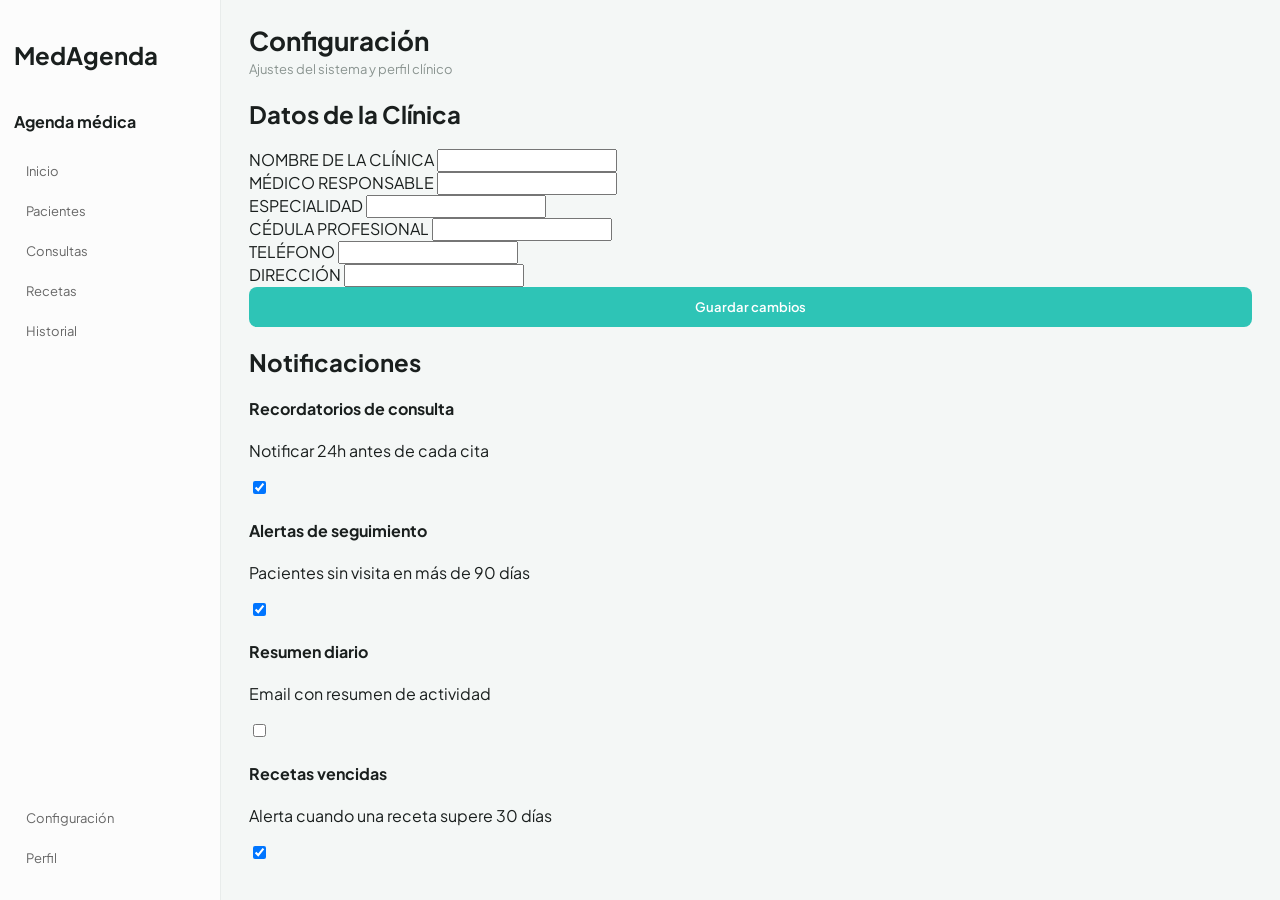
==== configuracion.html @ 9201af7d "Actualizacion3" ====
<!DOCTYPE html>
<html lang="en">
<head>
    <meta charset="UTF-8">
    <meta name="viewport" content="width=device-width, initial-scale=1.0">
    <title>Configuración</title>
    <link rel="stylesheet" href="css/global.css">
</head>
<body>
    <aside class="slider-bar">
        <nav>
            <h2> MedAgenda</h2>
            <h4>Agenda médica</h4>

            <ul class="menu-superior">
                <li><a href="dashboard.html">Inicio</a></li>
                <li><a href="pacientes.html">Pacientes</a></li>
                <li><a href="consultas.html">Consultas</a></li>
                <li><a href="recetas.html">Recetas</a></li>
                <li><a href="historial.html">Historial</a></li>
            </ul>
            <ul class="menu-inferior">
                <li><a href="configuracion.html">Configuración</a></li>
                <li><a href="perfil.html">Perfil</a></li>
            </ul>
        </nav>
    </aside>
    <main class="contenido-principal">
        <header class="header-configuracion">
            <div>
                <h1>Configuración</h1>
                <h3>Ajustes del sistema y perfil clínico</h3>
            </div>
        </header>
        
        <div class="contenedor-dos-columnas">
        
            <section class="tarjeta-formulario">
                <h2>Datos de la Clínica</h2>
                
                <form id="form-configuracion" action="#" method="POST">
                    
                    <div class="grupo-input">
                        <label for="conf-nombre">NOMBRE DE LA CLÍNICA</label>
                        <input type="text" id="conf-nombre" required>
                    </div>

                    <div class="grupo-input">
                        <label for="conf-medico">MÉDICO RESPONSABLE</label>
                        <input type="text" id="conf-medico" required>
                    </div>

                    <div class="grupo-input">
                        <label for="conf-especialidad">ESPECIALIDAD</label>
                        <input type="text" id="conf-especialidad" required>
                    </div>

                    <div class="grupo-input">
                        <label for="conf-cedula">CÉDULA PROFESIONAL</label>
                        <input type="text" id="conf-cedula" required>
                    </div>

                    <div class="grupo-input">
                        <label for="conf-telefono">TELÉFONO</label>
                        <input type="tel" id="conf-telefono" required>
                    </div>

                    <div class="grupo-input">
                        <label for="conf-direccion">DIRECCIÓN</label>
                        <input type="text" id="conf-direccion" required>
                    </div>

                    <button type="submit" class="btn-principal">Guardar cambios</button>
                </form>
            </section>
            
            <section class="tarjeta-formulario">
                <h2>Notificaciones</h2>
                
                <div class="lista-notificaciones">
                                        
                    <div class="item-notificacion">
                        <div class="texto-noti">
                            <h4>Recordatorios de consulta</h4>
                            <p>Notificar 24h antes de cada cita</p>
                        </div>
                        <label class="switch-toggle">
                            <input type="checkbox" checked>
                            <span class="slider-round"></span>
                        </label>
                    </div>
                    
                    <div class="item-notificacion">
                        <div class="texto-noti">
                            <h4>Alertas de seguimiento</h4>
                            <p>Pacientes sin visita en más de 90 días</p>
                        </div>
                        <label class="switch-toggle">
                            <input type="checkbox" checked>
                            <span class="slider-round"></span>
                        </label>
                    </div>
                    
                    <div class="item-notificacion">
                        <div class="texto-noti">
                            <h4>Resumen diario</h4>
                            <p>Email con resumen de actividad</p>
                        </div>

                        <label class="switch-toggle">
                            <input type="checkbox">
                            <span class="slider-round"></span>
                        </label>
                    </div>

                    <div class="item-notificacion">
                        <div class="texto-noti">
                            <h4>Recetas vencidas</h4>
                            <p>Alerta cuando una receta supere 30 días</p>
                        </div>
                        <label class="switch-toggle">
                            <input type="checkbox" checked>
                            <span class="slider-round"></span>
                        </label>
                    </div>

                </div>
            </section>

        </div>
    </main>
</body>
</html>
---- css/global.css ----
@import url('https://fonts.googleapis.com/css2?family=Plus+Jakarta+Sans:wght@400;500;600;700&display=swap');

:root {
    --teal: #2ec4b6;
    --teal-oscuro: #25a99c;
    --teal-suave: #e6f7f5;
    --borde: #e8eceb;
    --texto: #1a1f1e;
    --texto-suave: #8a9490;
    --fondo: #f4f7f6;
}

body {
    margin: 0;
    display: flex;
    height: 100vh;
    background-color: var(--fondo);
    font-family: 'Plus Jakarta Sans', sans-serif;
    color: var(--texto);
}

input, select, textarea, button {
    font-family: inherit;
}

.slider-bar {
    width: 220px;
    background-color: #fcfcfc;
    border-right: 1px solid var(--borde);
}

.slider-bar nav {
    display: flex;
    flex-direction: column;
    height: 100%;
    padding: 20px 14px;
    box-sizing: border-box;
}

.marca {
    display: flex;
    align-items: center;
    gap: 10px;
    padding: 0 12px;
    margin-bottom: 24px;
}

.marca img {
    width: 36px;
    height: 36px;
}

.marca h2 {
    margin: 0;
    font-size: 16px;
}

.marca h4 {
    margin: 2px 0 0 0;
    font-size: 11px;
    font-weight: 400;
    color: var(--texto-suave);
}

.slider-bar ul {
    list-style: none;
    padding: 0;
    margin: 0;
}

.menu-superior{
    flex:1;
}
.menu-inferior {
    margin-top: auto;
}

.slider-bar a {
    display: flex;
    align-items: center;
    gap: 10px;
    padding: 10px 12px;
    margin-bottom: 4px;
    font-size: 13px;
    color: #666;
    text-decoration: none;
    border-radius: 8px;
}

.slider-bar a img {
    width: 16px;
    height: 16px;
}

.slider-bar a:hover,
.slider-bar a.activo {
    color: var(--teal-oscuro);
    background-color: var(--teal-suave);
}

.contenido-principal {
    flex: 1;
    padding: 24px 28px;
    overflow-y: auto;
}

.contenido-principal header h1 {
    margin: 0;
    font-size: 26px;
}

.contenido-principal header h3 {
    margin: 4px 0 22px 0;
    font-size: 13px;
    font-weight: 400;
    color: var(--texto-suave);
}

table {
    width: 100%;
    border-collapse: collapse;
}

th, td {
    padding: 12px 10px;
    text-align: left;
    border-bottom: 1px solid #eef1f0;
    font-size: 13px;
}

th {
    color: var(--texto-suave);
    font-weight: 400;
    font-size: 11px;
}

.btn-principal {
    width: 100%;
    padding: 12px;
    font-size: 13px;
    font-weight: 600;
    color: white;
    background-color: var(--teal);
    border: none;
    border-radius: 8px;
    cursor: pointer;
}

.btn-principal:hover {
    background-color: var(--teal-oscuro);
}

.avatar {
    display: inline-flex;
    align-items: center;
    justify-content: center;
    width: 36px;
    height: 36px;
    margin-right: 10px;
    vertical-align: middle;
    border-radius: 50%;
    font-size: 12px;
    font-weight: 600;
    color: white;
    background-color: var(--teal-oscuro);
}

.etiqueta {
    padding: 3px 10px;
    font-size: 11px;
    border-radius: 999px;
    color: #5a6c68;
    background-color: #eef1f0;
}

.etiqueta.pendiente {
    color: #d6455d;
    background-color: #fde8ec;
}

.etiqueta.completada {
    color: #1f9e8f;
    background-color: #e0f5f2;
}

.celda-paciente .nombre {
    display: inline-block;
    vertical-align: middle;
    font-weight: 600;
}
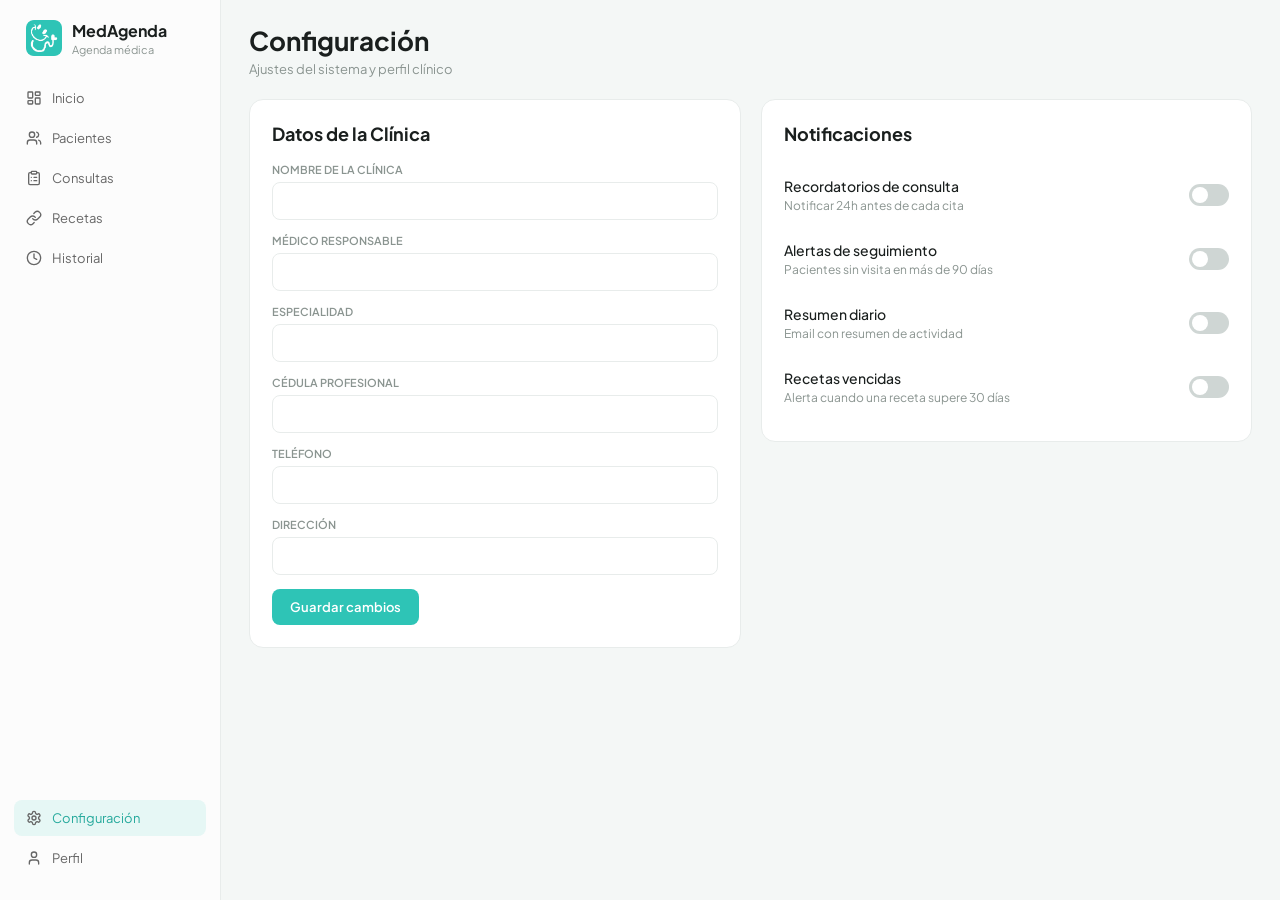
==== commit 0554dd9b: "Add files via upload" ====
--- a/configuracion.html
+++ b/configuracion.html
@@ -1,30 +1,37 @@
 <!DOCTYPE html>
-<html lang="en">
+<html lang="es">
 <head>
     <meta charset="UTF-8">
     <meta name="viewport" content="width=device-width, initial-scale=1.0">
     <title>Configuración</title>
     <link rel="stylesheet" href="css/global.css">
+    <link rel="stylesheet" href="css/configuracion.css">
 </head>
 <body>
     <aside class="slider-bar">
         <nav>
-            <h2> MedAgenda</h2>
-            <h4>Agenda médica</h4>
+            <div class="marca">
+                <img src="img/logo.png" alt="Logo MedAgenda">
+                <div>
+                    <h2>MedAgenda</h2>
+                    <h4>Agenda médica</h4>
+                </div>
+            </div>
 
             <ul class="menu-superior">
-                <li><a href="dashboard.html">Inicio</a></li>
-                <li><a href="pacientes.html">Pacientes</a></li>
-                <li><a href="consultas.html">Consultas</a></li>
-                <li><a href="recetas.html">Recetas</a></li>
-                <li><a href="historial.html">Historial</a></li>
+                <li><a href="dashboard.html"><img src="img/icono-dashboard.svg" alt="">Inicio</a></li>
+                <li><a href="pacientes.html"><img src="img/icono-pacientes.svg" alt="">Pacientes</a></li>
+                <li><a href="consultas.html"><img src="img/icono-consultas.svg" alt="">Consultas</a></li>
+                <li><a href="recetas.html"><img src="img/icono-recetas.svg" alt="">Recetas</a></li>
+                <li><a href="historial.html"><img src="img/icono-historial.svg" alt="">Historial</a></li>
             </ul>
             <ul class="menu-inferior">
-                <li><a href="configuracion.html">Configuración</a></li>
-                <li><a href="perfil.html">Perfil</a></li>
+                <li><a href="configuracion.html" class="activo"><img src="img/icono-configuracion.svg" alt="">Configuración</a></li>
+                <li><a href="perfil.html"><img src="img/icono-perfil.svg" alt="">Perfil</a></li>
             </ul>
         </nav>
     </aside>
+
     <main class="contenido-principal">
         <header class="header-configuracion">
             <div>
@@ -32,14 +39,14 @@
                 <h3>Ajustes del sistema y perfil clínico</h3>
             </div>
         </header>
-        
+
         <div class="contenedor-dos-columnas">
-        
+
             <section class="tarjeta-formulario">
                 <h2>Datos de la Clínica</h2>
-                
+
                 <form id="form-configuracion" action="#" method="POST">
-                    
+
                     <div class="grupo-input">
                         <label for="conf-nombre">NOMBRE DE LA CLÍNICA</label>
                         <input type="text" id="conf-nombre" required>
@@ -73,42 +80,42 @@
                     <button type="submit" class="btn-principal">Guardar cambios</button>
                 </form>
             </section>
-            
+
+   
             <section class="tarjeta-formulario">
                 <h2>Notificaciones</h2>
-                
+
                 <div class="lista-notificaciones">
-                                        
+
                     <div class="item-notificacion">
                         <div class="texto-noti">
                             <h4>Recordatorios de consulta</h4>
                             <p>Notificar 24h antes de cada cita</p>
                         </div>
                         <label class="switch-toggle">
-                            <input type="checkbox" checked>
+                            <input type="checkbox" id="noti-recordatorios">
                             <span class="slider-round"></span>
                         </label>
                     </div>
-                    
+
                     <div class="item-notificacion">
                         <div class="texto-noti">
                             <h4>Alertas de seguimiento</h4>
                             <p>Pacientes sin visita en más de 90 días</p>
                         </div>
                         <label class="switch-toggle">
-                            <input type="checkbox" checked>
+                            <input type="checkbox" id="noti-seguimiento">
                             <span class="slider-round"></span>
                         </label>
                     </div>
-                    
+
                     <div class="item-notificacion">
                         <div class="texto-noti">
                             <h4>Resumen diario</h4>
                             <p>Email con resumen de actividad</p>
                         </div>
-
                         <label class="switch-toggle">
-                            <input type="checkbox">
+                            <input type="checkbox" id="noti-resumen">
                             <span class="slider-round"></span>
                         </label>
                     </div>
@@ -119,7 +126,7 @@
                             <p>Alerta cuando una receta supere 30 días</p>
                         </div>
                         <label class="switch-toggle">
-                            <input type="checkbox" checked>
+                            <input type="checkbox" id="noti-vencidas">
                             <span class="slider-round"></span>
                         </label>
                     </div>
--- a/css/configuracion.css
+++ b/css/configuracion.css
@@ -0,0 +1,122 @@
+.contenedor-dos-columnas {
+    display: grid;
+    grid-template-columns: 1fr 1fr;
+    gap: 20px;
+    align-items: start;
+}
+
+.tarjeta-formulario {
+    padding: 22px;
+    background-color: white;
+    border: 1px solid var(--borde);
+    border-radius: 14px;
+}
+
+.tarjeta-formulario h2 {
+    margin: 0 0 18px 0;
+    font-size: 18px;
+}
+
+
+
+
+
+.grupo-input {
+    margin-bottom: 14px;
+}
+
+.grupo-input label {
+    display: block;
+    margin-bottom: 6px;
+    font-size: 11px;
+    font-weight: 600;
+    color: var(--texto-suave);
+}
+
+.grupo-input input {
+    width: 100%;
+    box-sizing: border-box;
+    padding: 10px 12px;
+    font-size: 13px;
+    border: 1px solid var(--borde);
+    border-radius: 8px;
+}
+
+.grupo-input input:focus {
+    outline: none;
+    border-color: var(--teal);
+}
+
+
+.tarjeta-formulario .btn-principal {
+    width: auto;
+    padding: 10px 18px;
+}
+
+
+
+.item-notificacion {
+    display: flex;
+    justify-content: space-between;
+    align-items: center;
+    padding: 14px 0;
+}
+
+.texto-noti h4 {
+    margin: 0;
+    font-size: 14px;
+    font-weight: 500;
+}
+
+.texto-noti p {
+    margin: 3px 0 0 0;
+    font-size: 12px;
+    color: var(--texto-suave);
+}
+
+
+
+.switch-toggle {
+    position: relative;
+    display: inline-block;
+    width: 40px;
+    height: 22px;
+}
+
+
+.switch-toggle input {
+    width: 0;
+    height: 0;
+    opacity: 0;
+}
+
+.slider-round {
+    position: absolute;
+    top: 0;
+    left: 0;
+    right: 0;
+    bottom: 0;
+    background-color: #cfd6d4;
+    border-radius: 999px;
+    cursor: pointer;
+}
+
+
+.slider-round::before {
+    content: "";
+    position: absolute;
+    top: 3px;
+    left: 3px;
+    width: 16px;
+    height: 16px;
+    background-color: white;
+    border-radius: 50%;
+}
+
+.switch-toggle input:checked + .slider-round {
+    background-color: var(--teal);
+}
+
+.switch-toggle input:checked + .slider-round::before {
+    left: 21px;
+}
